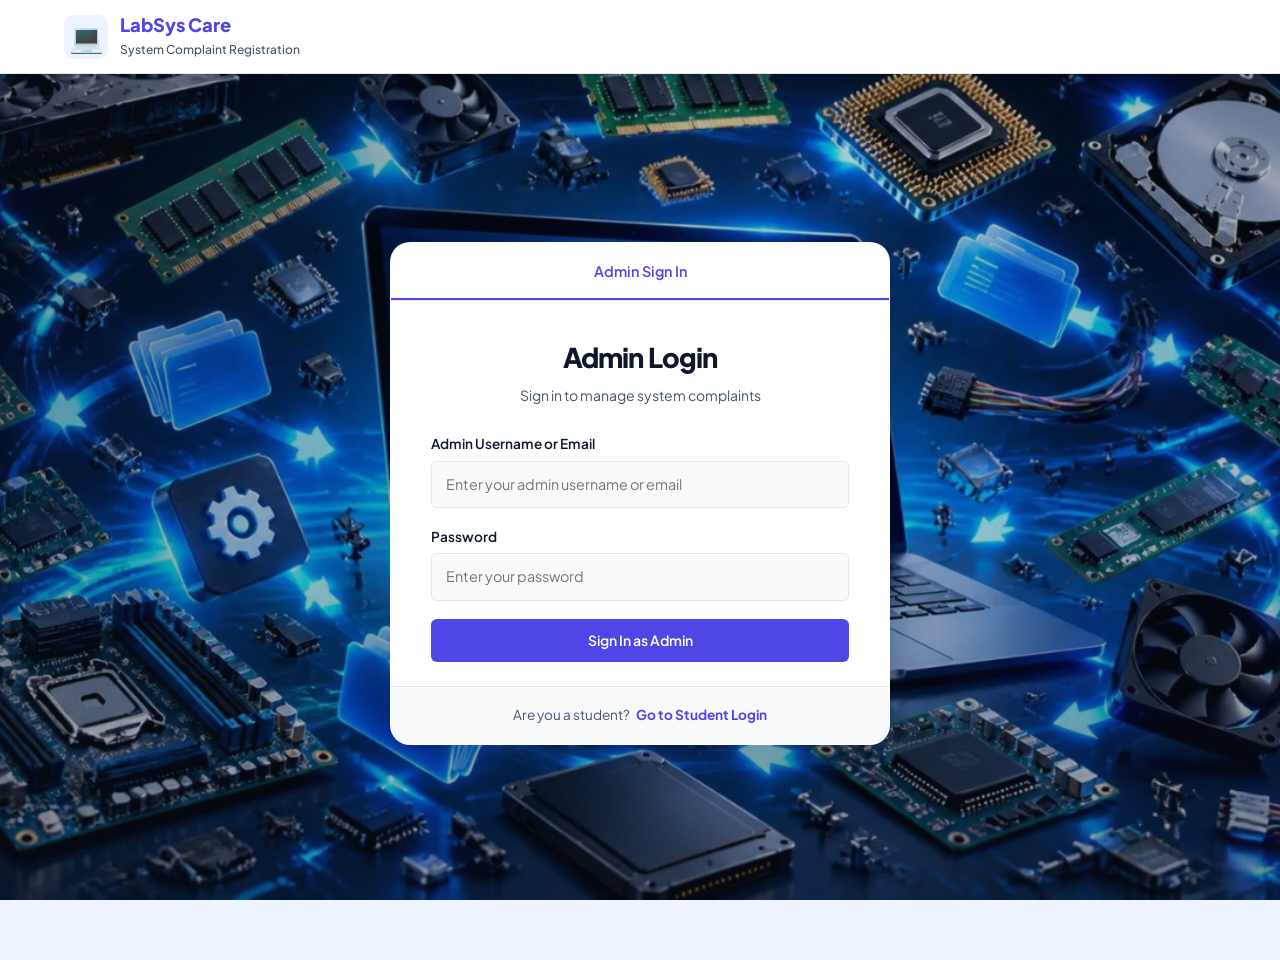
==== static/admin-login.html @ 95a61142 "update" ====
<!DOCTYPE html>
<html lang="en">
<head>
    <meta charset="UTF-8">
    <meta name="viewport" content="width=device-width, initial-scale=1.0">
    <title>Admin Login | LabSys Care</title>
    <meta name="description" content="Secure administrator sign-in for LabSys Care system complaint management.">
    <link rel="stylesheet" href="/static/css/styles.css?v=11">
    <link rel="preconnect" href="https://fonts.googleapis.com">
    <link rel="preconnect" href="https://fonts.gstatic.com" crossorigin>
    <link href="https://fonts.googleapis.com/css2?family=Plus+Jakarta+Sans:wght@400;500;600;700;800&display=swap" rel="stylesheet">
</head>
<body>
    <header class="app-header">
        <div class="header-container">
            <a class="brand" href="/admin-login" style="text-decoration: none;">
                <div class="logo-icon">💻</div>
                <div class="brand-text">
                    <h1>LabSys Care</h1>
                    <span>System Complaint Registration</span>
                </div>
            </a>
        </div>
    </header>

    <main class="main-content">
        <div id="toast-container" class="toast-container"></div>
        <section class="auth-wrapper">
            <div class="auth-card">
                <div class="auth-tabs">
                    <button type="button" class="tab-btn active">Admin Sign In</button>
                </div>
                <div class="auth-panel active">
                    <div class="panel-header">
                        <h2>Admin Login</h2>
                        <p>Sign in to manage system complaints</p>
                    </div>
                    <form id="admin-login-form">
                        <div class="form-group">
                            <label for="admin-login-id">Admin Username or Email</label>
                            <input type="text" id="admin-login-id" placeholder="Enter your admin username or email" autocomplete="username" required>
                        </div>
                        <div class="form-group">
                            <label for="admin-login-password">Password</label>
                            <input type="password" id="admin-login-password" placeholder="Enter your password" autocomplete="current-password" required>
                        </div>
                        <button type="submit" class="btn btn-primary btn-block">Sign In as Admin</button>
                    </form>
                </div>
                <div class="auth-links">
                    <span>Are you a student?</span>
                    <a href="/student-login">Go to Student Login</a>
                </div>
            </div>
        </section>
    </main>

    <script src="/static/js/admin-login.js?v=2"></script>
</body>
</html>
---- static/css/styles.css ----
:root {
    --primary: #4f46e5;
    --primary-hover: #4338ca;
    --primary-light: #eef2ff;
    --secondary: #64748b;
    --secondary-hover: #475569;
    --success: #10b981;
    --success-hover: #059669;
    --warning: #f59e0b;
    --danger: #ef4444;
    --danger-hover: #dc2626;
    
    --bg-main: #f8fafc;
    --bg-card: #ffffff;
    --border-color: #e2e8f0;
    
    --text-primary: #0f172a;
    --text-secondary: #475569;
    --text-muted: #94a3b8;
    
    --shadow-sm: 0 1px 2px 0 rgb(0 0 0 / 0.05);
    --shadow-md: 0 4px 6px -1px rgb(0 0 0 / 0.1), 0 2px 4px -2px rgb(0 0 0 / 0.1);
    --shadow-lg: 0 10px 15px -3px rgb(0 0 0 / 0.1), 0 4px 6px -4px rgb(0 0 0 / 0.1);
    
    --radius-sm: 6px;
    --radius-md: 10px;
    --radius-lg: 16px;
    --radius-full: 9999px;
}

* {
    margin: 0;
    padding: 0;
    box-sizing: border-box;
}

body {
    font-family: 'Plus Jakarta Sans', -apple-system, BlinkMacSystemFont, "Segoe UI", Roboto, sans-serif;
    background-color: #edf4ff;
    background-image: url("../images/system-background.webp");
    background-size: cover;
    background-position: center;
    background-repeat: no-repeat;
    background-attachment: fixed;
    color: var(--text-primary);
    line-height: 1.5;
    min-height: 100vh;
}

body::before {
    content: "";
    position: fixed;
    inset: 0;
    z-index: 1;
    pointer-events: none;
    background:
        linear-gradient(115deg, rgb(8 17 35 / 0.44), rgb(15 23 42 / 0.12) 55%, rgb(8 17 35 / 0.34)),
        linear-gradient(0deg, rgb(15 23 42 / 0.2), transparent 45%, rgb(15 23 42 / 0.12));
}

body.dashboard-mode {
    background-color: var(--bg-main);
    background-image: none;
}

body.dashboard-mode::before {
    display: none;
}

button,
a,
input,
select,
textarea {
    font: inherit;
}

button:focus-visible,
a:focus-visible,
input:focus-visible,
select:focus-visible,
textarea:focus-visible {
    outline: 3px solid rgba(79, 70, 229, 0.45);
    outline-offset: 2px;
}

/* ================= HEADER ================= */
.app-header {
    background-color: #ffffff;
    border-bottom: 1px solid var(--border-color);
    position: sticky;
    top: 0;
    z-index: 100;
    box-shadow: var(--shadow-sm);
}

.header-container {
    max-width: 1200px;
    margin: 0 auto;
    padding: 0.85rem 1.5rem;
    display: flex;
    justify-content: space-between;
    align-items: center;
}

.brand {
    display: flex;
    align-items: center;
    gap: 0.75rem;
}

.logo-icon {
    font-size: 1.75rem;
    background: var(--primary-light);
    border-radius: var(--radius-md);
    width: 44px;
    height: 44px;
    display: flex;
    align-items: center;
    justify-content: center;
}

.brand-text h1 {
    font-size: 1.15rem;
    font-weight: 800;
    color: var(--primary);
    line-height: 1.2;
}

.brand-text span {
    font-size: 0.75rem;
    color: var(--text-secondary);
    font-weight: 500;
}

.user-nav-actions {
    display: flex;
    align-items: center;
    gap: 1rem;
}

.user-info-badge {
    display: flex;
    align-items: center;
    gap: 0.5rem;
}

.user-name {
    font-weight: 600;
    font-size: 0.9rem;
}

/* ================= BUTTONS & BADGES ================= */
.btn {
    display: inline-flex;
    align-items: center;
    justify-content: center;
    gap: 0.4rem;
    font-weight: 600;
    font-size: 0.875rem;
    padding: 0.6rem 1.1rem;
    border-radius: var(--radius-sm);
    border: 1px solid transparent;
    cursor: pointer;
    transition: all 0.15s ease-in-out;
}

.btn-primary {
    background-color: var(--primary);
    color: #ffffff;
}
.btn-primary:hover {
    background-color: var(--primary-hover);
}

.btn-secondary {
    background-color: #f1f5f9;
    color: var(--text-secondary);
    border-color: var(--border-color);
}
.btn-secondary:hover {
    background-color: #e2e8f0;
}

.btn-success {
    background-color: var(--success);
    color: #ffffff;
}
.btn-success:hover {
    background-color: var(--success-hover);
}

.btn-outline-danger {
    background: transparent;
    border-color: #fecaca;
    color: var(--danger);
}
.btn-outline-danger:hover {
    background-color: #fee2e2;
}

.btn-outline-primary {
    background: transparent;
    border-color: #c7d2fe;
    color: var(--primary);
}
.btn-outline-primary:hover {
    background-color: var(--primary-light);
}

.btn-sm {
    padding: 0.35rem 0.75rem;
    font-size: 0.8rem;
}

.admin-complaint-actions {
    display: flex;
    flex-direction: column;
    align-items: stretch;
    gap: 0.4rem;
}

.btn-lg {
    padding: 0.75rem 1.5rem;
    font-size: 1rem;
}

.btn-block {
    width: 100%;
}

.badge {
    display: inline-block;
    padding: 0.2rem 0.6rem;
    border-radius: var(--radius-full);
    font-size: 0.75rem;
    font-weight: 700;
    text-transform: uppercase;
    letter-spacing: 0.03em;
}

.badge-student {
    background-color: #dbeafe;
    color: #1e40af;
}

.badge-admin {
    background-color: #fce7f3;
    color: #9d174d;
}

/* Status Badges */
.status-badge {
    display: inline-block;
    padding: 0.25rem 0.7rem;
    border-radius: var(--radius-full);
    font-size: 0.75rem;
    font-weight: 700;
}
.status-pending {
    background-color: #fef3c7;
    color: #b45309;
}
.status-in-progress {
    background-color: #dbeafe;
    color: #1d4ed8;
}
.status-resolved {
    background-color: #d1fae5;
    color: #047857;
}
.status-rejected {
    background-color: #fee2e2;
    color: #b91c1c;
}

/* Priority Badges */
.priority-badge {
    display: inline-block;
    padding: 0.2rem 0.55rem;
    border-radius: var(--radius-sm);
    font-size: 0.75rem;
    font-weight: 600;
}
.priority-low {
    background-color: #f1f5f9;
    color: #475569;
}
.priority-medium {
    background-color: #e0f2fe;
    color: #0369a1;
}
.priority-high {
    background-color: #ffedd5;
    color: #c2410c;
}
.priority-critical {
    background-color: #fee2e2;
    color: #b91c1c;
    font-weight: 800;
}

/* ================= MAIN LAYOUT ================= */
.main-content {
    position: relative;
    z-index: 2;
    max-width: 1200px;
    margin: 1.5rem auto;
    padding: 0 1.5rem 3rem;
}

/* ================= AUTH SECTION ================= */
.auth-wrapper {
    display: flex;
    justify-content: center;
    align-items: center;
    min-height: calc(100vh - 110px);
    padding: 2rem 0;
}

.auth-card {
    background: var(--bg-card);
    border-radius: 20px;
    box-shadow: 0 24px 64px rgb(15 23 42 / 0.2);
    border: 1px solid rgb(255 255 255 / 0.72);
    width: 100%;
    max-width: 500px;
    overflow: hidden;
}

.auth-tabs {
    display: flex;
    background-color: #f7f8fc;
    border-bottom: 1px solid var(--border-color);
}

.tab-btn {
    flex: 1;
    padding: 1.1rem 1rem;
    border: none;
    background: transparent;
    font-weight: 600;
    color: var(--text-secondary);
    cursor: pointer;
    font-size: 0.9rem;
    transition: color 0.2s, background-color 0.2s;
}

.tab-btn.active {
    background: #ffffff;
    color: var(--primary);
    box-shadow: inset 0 -2px var(--primary);
}

.auth-panel {
    display: none;
    padding: 2.25rem 2.5rem 1.5rem;
}

.auth-panel.active {
    display: block;
}

.auth-links {
    display: flex;
    justify-content: center;
    align-items: center;
    flex-wrap: wrap;
    gap: 0.25rem 0.4rem;
    min-height: 58px;
    padding: 0.85rem 1.5rem;
    border-top: 1px solid var(--border-color);
    background: #f8fafc;
    color: var(--text-secondary);
    font-size: 0.85rem;
    text-align: center;
}

.auth-links a {
    color: var(--primary);
    font-weight: 700;
    text-decoration: none;
    text-underline-offset: 3px;
}

.auth-links a:hover {
    text-decoration: underline;
}

.panel-header {
    margin-bottom: 1.75rem;
    text-align: center;
}

.panel-header h2 {
    font-size: 1.7rem;
    font-weight: 800;
    letter-spacing: -0.035em;
    margin-bottom: 0.45rem;
}

.panel-header p {
    color: var(--text-secondary);
    font-size: 0.875rem;
}

.admin-hint-box {
    margin-top: 1.75rem;
    padding: 0.85rem 1rem;
    background: #fffbeb;
    border: 1px solid #fde68a;
    border-radius: var(--radius-sm);
    font-size: 0.8rem;
    color: #92400e;
}

.admin-hint-box code {
    background: #fef3c7;
    padding: 0.15rem 0.35rem;
    border-radius: 3px;
    font-weight: 600;
}

/* ================= FORMS & INPUTS ================= */
.form-group {
    margin-bottom: 1.15rem;
}

.form-group label {
    display: block;
    margin-bottom: 0.4rem;
    font-size: 0.85rem;
    font-weight: 600;
    color: var(--text-primary);
}

.form-group input,
.form-group select,
.form-group textarea {
    width: 100%;
    padding: 0.75rem 0.9rem;
    font-family: inherit;
    font-size: 0.9rem;
    border: 1px solid var(--border-color);
    border-radius: var(--radius-sm);
    background-color: #f8fafc;
    color: var(--text-primary);
    transition: border-color 0.2s, box-shadow 0.2s, background-color 0.2s;
}

.form-group input:focus,
.form-group select:focus,
.form-group textarea:focus {
    outline: none;
    border-color: var(--primary);
    background-color: #ffffff;
    box-shadow: 0 0 0 3px rgba(79, 70, 229, 0.15);
}

.form-row {
    display: flex;
    gap: 1rem;
}

.form-row .col {
    flex: 1;
}

.form-actions {
    display: flex;
    gap: 0.75rem;
    margin-top: 1.5rem;
}

/* ================= DASHBOARD SECTIONS ================= */
.section-top-bar {
    display: flex;
    justify-content: space-between;
    align-items: center;
    margin-bottom: 1.5rem;
    flex-wrap: wrap;
    gap: 1rem;
}

.welcome-box h2 {
    font-size: 1.6rem;
    font-weight: 800;
    color: var(--text-primary);
}

.welcome-box p {
    color: var(--text-secondary);
    font-size: 0.9rem;
}

.section-nav-pills {
    display: flex;
    gap: 0.5rem;
    background: #e2e8f0;
    padding: 0.25rem;
    border-radius: var(--radius-md);
}

.pill-btn {
    padding: 0.5rem 1rem;
    border: none;
    border-radius: var(--radius-sm);
    background: transparent;
    font-weight: 600;
    font-size: 0.875rem;
    cursor: pointer;
    color: var(--text-secondary);
    transition: all 0.2s;
}

.pill-btn.active {
    background: #ffffff;
    color: var(--primary);
    box-shadow: var(--shadow-sm);
}

.view-panel {
    display: none;
}

.view-panel.active {
    display: block;
}

/* ================= CARDS ================= */
.card {
    background: var(--bg-card);
    border: 1px solid var(--border-color);
    border-radius: var(--radius-md);
    box-shadow: var(--shadow-sm);
    padding: 1.5rem;
    margin-bottom: 1.5rem;
}

.card-header {
    margin-bottom: 1.25rem;
}

.card-header h3 {
    font-size: 1.2rem;
    font-weight: 700;
}

.card-header p {
    color: var(--text-secondary);
    font-size: 0.85rem;
}

.flex-header {
    display: flex;
    justify-content: space-between;
    align-items: center;
}

/* ================= STATS GRID ================= */
.stats-grid {
    display: grid;
    grid-template-columns: repeat(auto-fit, minmax(220px, 1fr));
    gap: 1rem;
    margin-bottom: 1.5rem;
}

.stat-card {
    background: var(--bg-card);
    border: 1px solid var(--border-color);
    border-radius: var(--radius-md);
    padding: 1.25rem;
    display: flex;
    align-items: center;
    gap: 1rem;
    box-shadow: var(--shadow-sm);
}

.stat-icon {
    font-size: 2rem;
    background: var(--primary-light);
    border-radius: var(--radius-md);
    width: 52px;
    height: 52px;
    display: flex;
    align-items: center;
    justify-content: center;
}

.stat-value {
    display: block;
    font-size: 1.75rem;
    font-weight: 800;
    line-height: 1.1;
}

.stat-label {
    font-size: 0.8rem;
    font-weight: 600;
    color: var(--text-secondary);
}

/* Stat color variants */
.stat-pending .stat-icon { background: #fef3c7; }
.stat-progress .stat-icon { background: #dbeafe; }
.stat-resolved .stat-icon { background: #d1fae5; }

/* ================= FILTER TOOLBAR ================= */
.filter-toolbar {
    display: flex;
    gap: 1rem;
    flex-wrap: wrap;
    align-items: flex-end;
    padding: 1rem 1.5rem;
}

.filter-group {
    display: flex;
    flex-direction: column;
    gap: 0.35rem;
}

.filter-group label {
    font-size: 0.75rem;
    font-weight: 700;
    text-transform: uppercase;
    color: var(--text-secondary);
}

.filter-group input,
.filter-group select {
    padding: 0.55rem 0.8rem;
    border: 1px solid var(--border-color);
    border-radius: var(--radius-sm);
    font-size: 0.85rem;
}

.flex-1 {
    flex: 1;
    min-width: 250px;
}

/* ================= TABLES ================= */
.table-card {
    padding: 0;
    overflow: hidden;
}

.table-responsive {
    overflow-x: auto;
}

.data-table {
    width: 100%;
    border-collapse: collapse;
    font-size: 0.875rem;
    text-align: left;
}

.data-table thead th {
    background-color: #f8fafc;
    padding: 0.85rem 1rem;
    font-weight: 700;
    color: var(--text-secondary);
    border-bottom: 1px solid var(--border-color);
    white-space: nowrap;
}

.data-table tbody td {
    padding: 1rem;
    border-bottom: 1px solid var(--border-color);
    vertical-align: middle;
}

.data-table tbody tr:hover {
    background-color: #f8fafc;
}

/* Student Complaints Cards */
.complaints-grid {
    display: grid;
    grid-template-columns: repeat(auto-fill, minmax(340px, 1fr));
    gap: 1rem;
}

.complaint-card {
    background: #ffffff;
    border: 1px solid var(--border-color);
    border-radius: var(--radius-md);
    padding: 1.25rem;
    display: flex;
    flex-direction: column;
    gap: 0.75rem;
    box-shadow: var(--shadow-sm);
    transition: transform 0.15s, box-shadow 0.15s;
}

.complaint-card:hover {
    transform: translateY(-2px);
    box-shadow: var(--shadow-md);
}

.complaint-card-header {
    display: flex;
    justify-content: space-between;
    align-items: flex-start;
}

.complaint-system-badge {
    font-weight: 700;
    font-size: 1.05rem;
    color: var(--primary);
}

.complaint-lab-name {
    font-size: 0.8rem;
    color: var(--text-secondary);
}

.complaint-desc {
    font-size: 0.875rem;
    color: var(--text-primary);
    background: #f8fafc;
    padding: 0.75rem;
    border-radius: var(--radius-sm);
    border-left: 3px solid var(--primary);
}

.complaint-remarks {
    font-size: 0.825rem;
    background: #ecfdf5;
    border: 1px solid #a7f3d0;
    color: #065f46;
    padding: 0.6rem;
    border-radius: var(--radius-sm);
}

.complaint-meta {
    display: flex;
    justify-content: space-between;
    align-items: center;
    font-size: 0.75rem;
    color: var(--text-muted);
    border-top: 1px solid #f1f5f9;
    padding-top: 0.5rem;
}

/* ================= MODAL ================= */
.modal-backdrop {
    position: fixed;
    top: 0;
    left: 0;
    width: 100vw;
    height: 100vh;
    background: rgba(15, 23, 42, 0.6);
    backdrop-filter: blur(2px);
    display: flex;
    align-items: center;
    justify-content: center;
    z-index: 1000;
    padding: 1rem;
}

.modal-window {
    background: #ffffff;
    width: 100%;
    max-width: 520px;
    border-radius: var(--radius-lg);
    box-shadow: var(--shadow-lg);
    overflow: hidden;
}

.modal-header {
    display: flex;
    justify-content: space-between;
    align-items: center;
    padding: 1.25rem 1.5rem;
    border-bottom: 1px solid var(--border-color);
}

.modal-header h3 {
    font-size: 1.15rem;
    font-weight: 700;
}

.btn-close {
    background: none;
    border: none;
    font-size: 1.5rem;
    cursor: pointer;
    color: var(--text-secondary);
}

.modal-body {
    padding: 1.5rem;
}

.modal-info-summary {
    background: #f8fafc;
    border: 1px solid var(--border-color);
    padding: 0.85rem;
    border-radius: var(--radius-sm);
    font-size: 0.85rem;
    margin-bottom: 1.25rem;
}

.modal-footer {
    display: flex;
    justify-content: space-between;
    align-items: center;
    padding: 1rem 1.5rem;
    background: #f8fafc;
    border-top: 1px solid var(--border-color);
}

.right-actions {
    display: flex;
    gap: 0.5rem;
}

/* ================= TOASTS ================= */
.toast-container {
    position: fixed;
    top: 1.5rem;
    right: 1.5rem;
    z-index: 2000;
    display: flex;
    flex-direction: column;
    gap: 0.5rem;
}

.toast {
    background: #ffffff;
    border-left: 4px solid var(--primary);
    padding: 0.85rem 1.25rem;
    border-radius: var(--radius-sm);
    box-shadow: var(--shadow-lg);
    font-size: 0.875rem;
    font-weight: 600;
    min-width: 280px;
    animation: slideIn 0.3s ease-out;
}

.toast-success {
    border-left-color: var(--success);
    color: #065f46;
}

.toast-error {
    border-left-color: var(--danger);
    color: #991b1b;
}

.toast-info {
    border-left-color: var(--primary);
    color: #312e81;
}

@keyframes slideIn {
    from {
        transform: translateX(100%);
        opacity: 0;
    }
    to {
        transform: translateX(0);
        opacity: 1;
    }
}

/* Empty State */
.empty-state {
    text-align: center;
    padding: 3rem 1rem;
    color: var(--text-muted);
}
.empty-state-icon {
    font-size: 2.5rem;
    margin-bottom: 0.5rem;
}

/* Responsive */
@media (max-width: 768px) {
    .auth-wrapper {
        min-height: calc(100vh - 90px);
        padding: 1.25rem 0;
    }
    .auth-panel {
        padding: 1.75rem 1.5rem 1.25rem;
    }
    .form-row {
        flex-direction: column;
        gap: 0;
    }
    .filter-toolbar {
        flex-direction: column;
        align-items: stretch;
    }
    .section-top-bar {
        flex-direction: column;
        align-items: flex-start;
    }
    body {
        background-attachment: scroll;
    }
}

@media (max-width: 480px) {
    .header-container {
        padding: 0.75rem 1rem;
    }
    .main-content {
        margin-top: 1rem;
        padding-right: 1rem;
        padding-left: 1rem;
    }
    .auth-card {
        border-radius: 16px;
    }
    .auth-tabs .tab-btn {
        padding: 0.9rem 0.5rem;
        font-size: 0.82rem;
    }
    .panel-header h2 {
        font-size: 1.5rem;
    }
}

@media (prefers-reduced-motion: reduce) {
    *,
    *::before,
    *::after {
        scroll-behavior: auto !important;
        animation-duration: 0.01ms !important;
        animation-iteration-count: 1 !important;
        transition-duration: 0.01ms !important;
    }
}
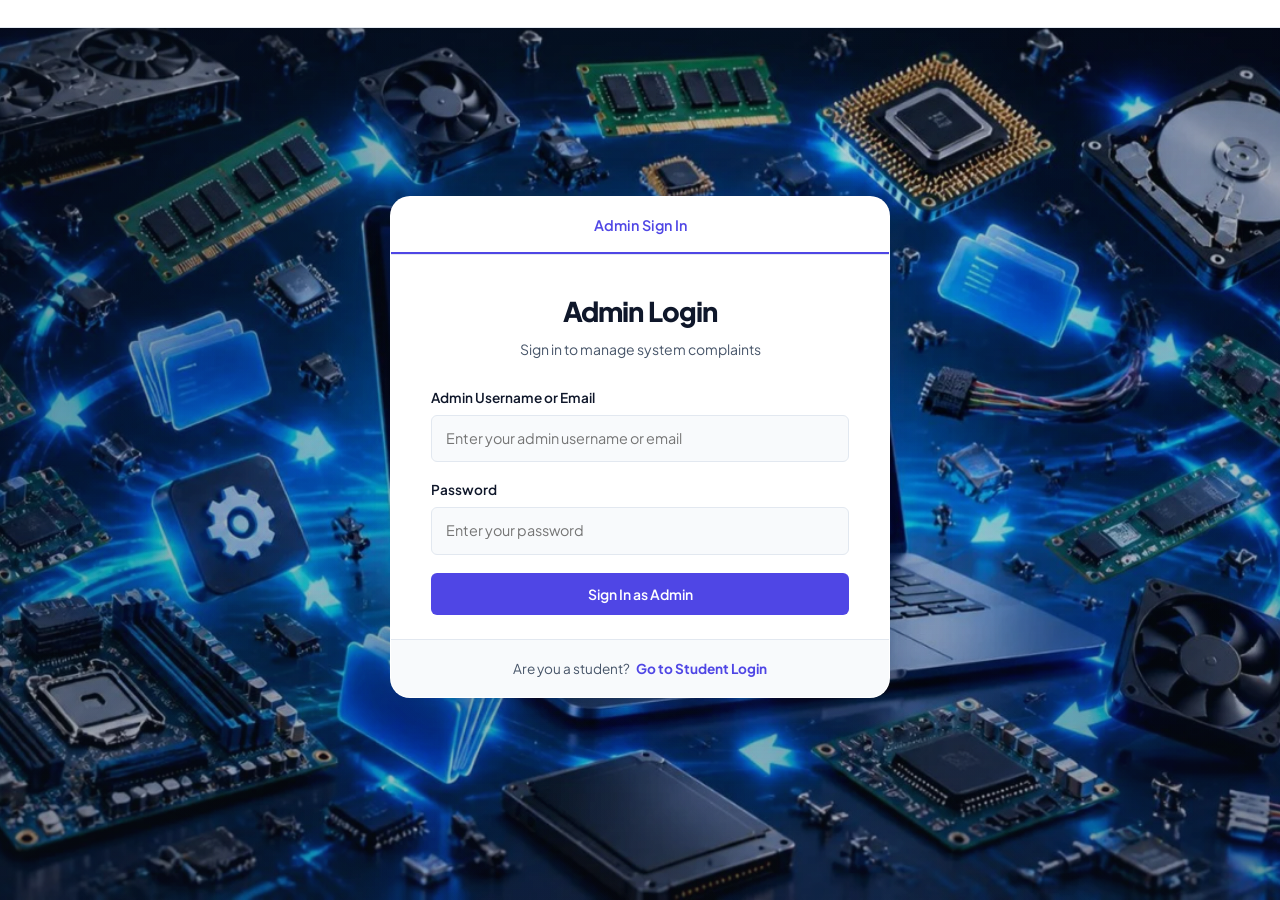
==== commit fc40a2b3: "update" ====
--- a/static/admin-login.html
+++ b/static/admin-login.html
@@ -3,8 +3,8 @@
 <head>
     <meta charset="UTF-8">
     <meta name="viewport" content="width=device-width, initial-scale=1.0">
-    <title>Admin Login | LabSys Care</title>
-    <meta name="description" content="Secure administrator sign-in for LabSys Care system complaint management.">
+    <title>Admin Login</title>
+    <meta name="description" content="Secure administrator sign-in for the complaint management system.">
     <link rel="stylesheet" href="/static/css/styles.css?v=11">
     <link rel="preconnect" href="https://fonts.googleapis.com">
     <link rel="preconnect" href="https://fonts.gstatic.com" crossorigin>
@@ -13,13 +13,6 @@
 <body>
     <header class="app-header">
         <div class="header-container">
-            <a class="brand" href="/admin-login" style="text-decoration: none;">
-                <div class="logo-icon">💻</div>
-                <div class="brand-text">
-                    <h1>LabSys Care</h1>
-                    <span>System Complaint Registration</span>
-                </div>
-            </a>
         </div>
     </header>
 
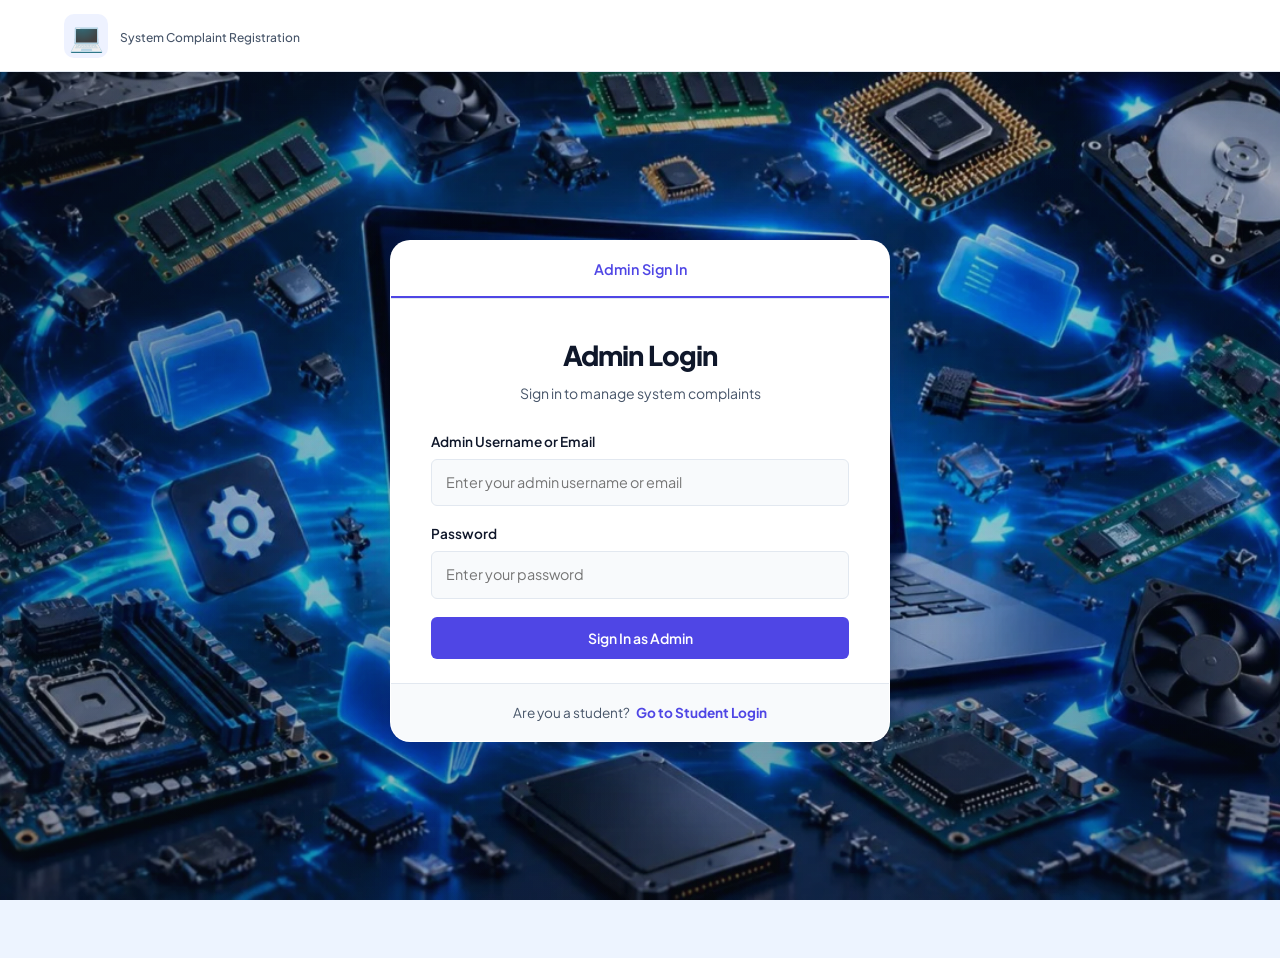
==== commit 5f0afee1: "update" ====
--- a/static/admin-login.html
+++ b/static/admin-login.html
@@ -13,6 +13,12 @@
 <body>
     <header class="app-header">
         <div class="header-container">
+            <a class="brand" href="/admin-login" style="text-decoration: none;">
+                <div class="logo-icon">💻</div>
+                <div class="brand-text">
+                    <span>System Complaint Registration</span>
+                </div>
+            </a>
         </div>
     </header>
 
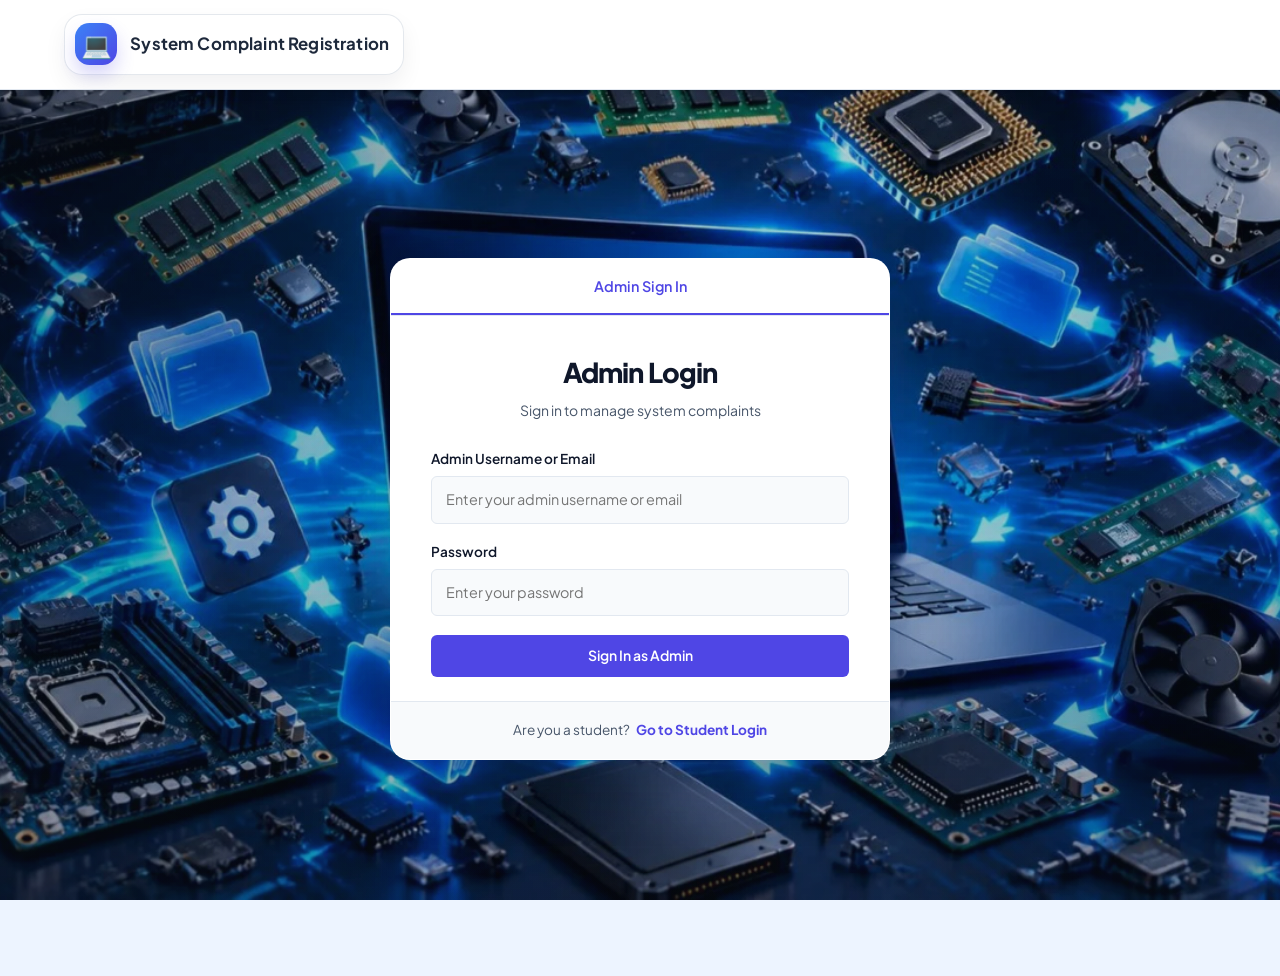
==== commit c0dc9a8f: "update" ====
--- a/static/admin-login.html
+++ b/static/admin-login.html
@@ -10,7 +10,7 @@
     <link rel="preconnect" href="https://fonts.gstatic.com" crossorigin>
     <link href="https://fonts.googleapis.com/css2?family=Plus+Jakarta+Sans:wght@400;500;600;700;800&display=swap" rel="stylesheet">
 </head>
-<body>
+<body class="backend-page">
     <header class="app-header">
         <div class="header-container">
             <a class="brand" href="/admin-login" style="text-decoration: none;">
--- a/static/css/styles.css
+++ b/static/css/styles.css
@@ -47,6 +47,11 @@
     min-height: 100vh;
 }
 
+body.backend-page {
+    background-image: url("../images/system-image.webp");
+    background-position: center center;
+}
+
 body::before {
     content: "";
     position: fixed;
@@ -104,20 +109,35 @@
 }
 
 .brand {
-    display: flex;
-    align-items: center;
-    gap: 0.75rem;
+    display: inline-flex;
+    align-items: center;
+    gap: 0.8rem;
+    background: rgba(255, 255, 255, 0.72);
+    border: 1px solid rgba(148, 163, 184, 0.25);
+    border-radius: 18px;
+    padding: 0.55rem 0.9rem 0.55rem 0.65rem;
+    box-shadow: 0 10px 22px rgba(15, 23, 42, 0.06);
+    backdrop-filter: blur(4px);
 }
 
 .logo-icon {
-    font-size: 1.75rem;
-    background: var(--primary-light);
-    border-radius: var(--radius-md);
-    width: 44px;
-    height: 44px;
+    font-size: 1.55rem;
+    background: linear-gradient(135deg, #3b82f6, #4f46e5);
+    color: #ffffff;
+    border-radius: 0.9rem;
+    width: 42px;
+    height: 42px;
     display: flex;
     align-items: center;
     justify-content: center;
+    box-shadow: 0 10px 18px rgba(79, 70, 229, 0.22);
+    flex-shrink: 0;
+}
+
+.brand-text {
+    display: flex;
+    align-items: center;
+    min-height: 42px;
 }
 
 .brand-text h1 {
@@ -128,9 +148,11 @@
 }
 
 .brand-text span {
-    font-size: 0.75rem;
-    color: var(--text-secondary);
-    font-weight: 500;
+    font-size: 1.05rem;
+    color: #1e293b;
+    font-weight: 700;
+    letter-spacing: 0.01em;
+    line-height: 1.2;
 }
 
 .user-nav-actions {
@@ -493,6 +515,23 @@
     font-size: 0.9rem;
 }
 
+.admin-panel-hero {
+    width: 100%;
+    margin: 0 0 1.5rem;
+    border-radius: 22px;
+    overflow: hidden;
+    border: 1px solid rgba(148, 163, 184, 0.28);
+    box-shadow: 0 20px 50px rgba(15, 23, 42, 0.18);
+    background: #020817;
+}
+
+.admin-panel-hero img {
+    display: block;
+    width: 100%;
+    height: 260px;
+    object-fit: cover;
+}
+
 .section-nav-pills {
     display: flex;
     gap: 0.5rem;
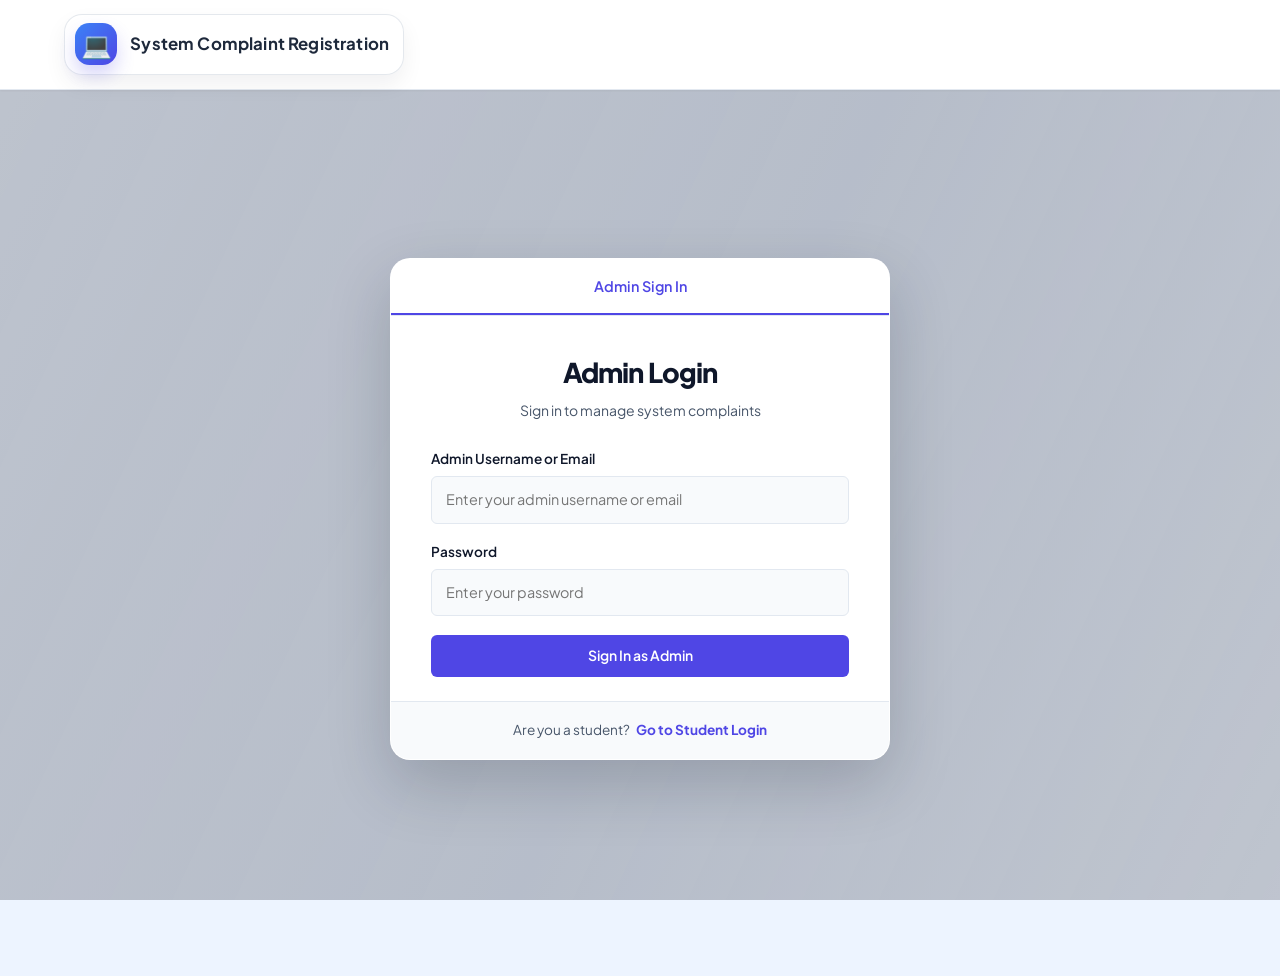
==== commit 39e3bcd1: "update" ====
--- a/static/admin-login.html
+++ b/static/admin-login.html
@@ -5,12 +5,17 @@
     <meta name="viewport" content="width=device-width, initial-scale=1.0">
     <title>Admin Login</title>
     <meta name="description" content="Secure administrator sign-in for the complaint management system.">
-    <link rel="stylesheet" href="/static/css/styles.css?v=11">
+    <link rel="stylesheet" href="/static/css/styles.css?v=12">
     <link rel="preconnect" href="https://fonts.googleapis.com">
     <link rel="preconnect" href="https://fonts.gstatic.com" crossorigin>
     <link href="https://fonts.googleapis.com/css2?family=Plus+Jakarta+Sans:wght@400;500;600;700;800&display=swap" rel="stylesheet">
 </head>
 <body class="backend-page">
+    <div class="admin-login-background" aria-hidden="true">
+        <video autoplay muted loop playsinline>
+            <source src="/static/videos/admin-login-background.mp4" type="video/mp4">
+        </video>
+    </div>
     <header class="app-header">
         <div class="header-container">
             <a class="brand" href="/admin-login" style="text-decoration: none;">
--- a/static/css/styles.css
+++ b/static/css/styles.css
@@ -37,7 +37,7 @@
 body {
     font-family: 'Plus Jakarta Sans', -apple-system, BlinkMacSystemFont, "Segoe UI", Roboto, sans-serif;
     background-color: #edf4ff;
-    background-image: url("../images/system-background.webp");
+    background-image: url("../assets/system-complaint-portal-background.png");
     background-size: cover;
     background-position: center;
     background-repeat: no-repeat;
@@ -48,8 +48,29 @@
 }
 
 body.backend-page {
-    background-image: url("../images/system-image.webp");
-    background-position: center center;
+    background-image: none;
+}
+
+.admin-login-background {
+    position: fixed;
+    inset: 0;
+    z-index: 0;
+    overflow: hidden;
+    pointer-events: none;
+}
+
+.admin-login-background::after {
+    content: "";
+    position: absolute;
+    inset: 0;
+    background: rgb(15 23 42 / 0.28);
+}
+
+.admin-login-background video {
+    display: block;
+    width: 100%;
+    height: 100%;
+    object-fit: cover;
 }
 
 body::before {
@@ -58,18 +79,21 @@
     inset: 0;
     z-index: 1;
     pointer-events: none;
-    background:
-        linear-gradient(115deg, rgb(8 17 35 / 0.44), rgb(15 23 42 / 0.12) 55%, rgb(8 17 35 / 0.34)),
-        linear-gradient(0deg, rgb(15 23 42 / 0.2), transparent 45%, rgb(15 23 42 / 0.12));
+    background: linear-gradient(115deg, rgb(255 255 255 / 0.18), rgb(239 246 255 / 0.12) 55%, rgb(255 255 255 / 0.2));
 }
 
 body.dashboard-mode {
-    background-color: var(--bg-main);
-    background-image: none;
-}
-
-body.dashboard-mode::before {
-    display: none;
+    background-color: #edf4ff;
+}
+
+#student-section {
+    background: transparent;
+    border-radius: var(--radius-lg);
+}
+
+#student-section .form-card {
+    background: rgb(255 255 255 / 0.94);
+    backdrop-filter: blur(3px);
 }
 
 button,
@@ -504,6 +528,13 @@
     gap: 1rem;
 }
 
+.admin-toolbar-actions {
+    display: flex;
+    align-items: center;
+    flex-wrap: wrap;
+    gap: 0.65rem;
+}
+
 .welcome-box h2 {
     font-size: 1.6rem;
     font-weight: 800;
@@ -513,23 +544,6 @@
 .welcome-box p {
     color: var(--text-secondary);
     font-size: 0.9rem;
-}
-
-.admin-panel-hero {
-    width: 100%;
-    margin: 0 0 1.5rem;
-    border-radius: 22px;
-    overflow: hidden;
-    border: 1px solid rgba(148, 163, 184, 0.28);
-    box-shadow: 0 20px 50px rgba(15, 23, 42, 0.18);
-    background: #020817;
-}
-
-.admin-panel-hero img {
-    display: block;
-    width: 100%;
-    height: 260px;
-    object-fit: cover;
 }
 
 .section-nav-pills {
@@ -682,10 +696,12 @@
 /* ================= TABLES ================= */
 .table-card {
     padding: 0;
+    width: 100%;
     overflow: hidden;
 }
 
 .table-responsive {
+    width: 100%;
     overflow-x: auto;
 }
 
@@ -698,21 +714,74 @@
 
 .data-table thead th {
     background-color: #f8fafc;
-    padding: 0.85rem 1rem;
+    padding: 0.55rem 0.35rem;
     font-weight: 700;
     color: var(--text-secondary);
     border-bottom: 1px solid var(--border-color);
-    white-space: nowrap;
+    vertical-align: bottom;
 }
 
 .data-table tbody td {
-    padding: 1rem;
+    padding: 0.6rem 0.35rem;
     border-bottom: 1px solid var(--border-color);
-    vertical-align: middle;
+    vertical-align: top;
 }
 
 .data-table tbody tr:hover {
     background-color: #f8fafc;
+}
+
+.admin-complaints-table {
+    table-layout: fixed;
+    min-width: 1380px;
+    font-size: 0.78rem;
+}
+
+.admin-complaints-table th,
+.admin-complaints-table td {
+    overflow-wrap: break-word;
+    word-break: normal;
+}
+
+.admin-complaints-table .badge,
+.admin-complaints-table .priority-badge,
+.admin-complaints-table .status-badge {
+    max-width: 100%;
+    white-space: normal;
+    overflow-wrap: break-word;
+}
+
+.admin-complaints-table .priority-cell,
+.admin-complaints-table .priority-badge {
+    white-space: nowrap;
+    overflow-wrap: normal;
+}
+
+.admin-complaints-table p {
+    margin-bottom: 0;
+    overflow-wrap: break-word;
+}
+
+.admin-complaints-table thead th {
+    padding: 0.65rem 0.6rem;
+    font-size: 0.72rem;
+    line-height: 1.3;
+}
+
+.admin-complaints-table tbody td {
+    padding: 0.75rem 0.6rem;
+}
+
+.admin-complaint-actions {
+    align-items: stretch;
+    gap: 0.3rem;
+}
+
+.admin-complaint-actions .btn {
+    padding: 0.4rem 0.5rem;
+    font-size: 0.68rem;
+    line-height: 1.25;
+    white-space: normal;
 }
 
 /* Student Complaints Cards */
@@ -785,12 +854,17 @@
 }
 
 /* ================= MODAL ================= */
+body.modal-open {
+    overflow: hidden;
+}
+
 .modal-backdrop {
     position: fixed;
     top: 0;
     left: 0;
     width: 100vw;
     height: 100vh;
+    height: 100dvh;
     background: rgba(15, 23, 42, 0.6);
     backdrop-filter: blur(2px);
     display: flex;
@@ -798,15 +872,30 @@
     justify-content: center;
     z-index: 1000;
     padding: 1rem;
+    overflow-x: hidden;
+    overflow-y: auto;
+    overscroll-behavior: contain;
 }
 
 .modal-window {
     background: #ffffff;
     width: 100%;
     max-width: 520px;
+    max-height: calc(100vh - 2rem);
     border-radius: var(--radius-lg);
     box-shadow: var(--shadow-lg);
     overflow: hidden;
+    display: flex;
+    flex-direction: column;
+    min-height: 0;
+    margin: auto;
+    border: 1px solid rgba(226, 232, 240, 0.9);
+    border-radius: 18px;
+    box-shadow: 0 24px 64px rgba(15, 23, 42, 0.2), 0 4px 12px rgba(15, 23, 42, 0.08);
+}
+
+.email-modal-window {
+    max-width: 620px;
 }
 
 .modal-header {
@@ -815,6 +904,7 @@
     align-items: center;
     padding: 1.25rem 1.5rem;
     border-bottom: 1px solid var(--border-color);
+    flex-shrink: 0;
 }
 
 .modal-header h3 {
@@ -822,16 +912,33 @@
     font-weight: 700;
 }
 
+.email-modal-description {
+    color: var(--text-secondary);
+    font-size: 0.82rem;
+    margin-top: 0.2rem;
+}
+
 .btn-close {
+    display: inline-flex;
+    align-items: center;
+    justify-content: center;
+    width: 38px;
+    height: 38px;
+    flex: 0 0 38px;
     background: none;
-    border: none;
+    border: 1px solid transparent;
+    border-radius: 10px;
     font-size: 1.5rem;
+    line-height: 1;
     cursor: pointer;
     color: var(--text-secondary);
+    transition: background-color 0.15s ease, border-color 0.15s ease, color 0.15s ease;
 }
 
 .modal-body {
     padding: 1.5rem;
+    overflow-y: auto;
+    overscroll-behavior: contain;
 }
 
 .modal-info-summary {
@@ -850,11 +957,357 @@
     padding: 1rem 1.5rem;
     background: #f8fafc;
     border-top: 1px solid var(--border-color);
+    flex-shrink: 0;
+}
+
+.email-modal-footer {
+    justify-content: flex-end;
+    gap: 0.5rem;
+}
+
+.email-send-status {
+    min-height: 1.25rem;
+    font-size: 0.875rem;
+    font-weight: 600;
+}
+
+.email-send-status.is-loading {
+    color: var(--secondary);
+}
+
+.email-send-status.is-error {
+    color: var(--danger-hover);
+}
+
+#email-submit:disabled {
+    cursor: wait;
+    opacity: 0.7;
 }
 
 .right-actions {
     display: flex;
     gap: 0.5rem;
+}
+
+.complaint-details-modal {
+    max-width: 1020px;
+    max-height: min(900px, calc(100vh - 2rem));
+    max-height: min(900px, calc(100dvh - 2rem));
+}
+
+.detail-modal-header,
+.status-modal-header {
+    min-height: 94px;
+    padding: 1.25rem 1.75rem;
+    background: #ffffff;
+}
+
+.modal-heading-group {
+    display: flex;
+    align-items: center;
+    gap: 1rem;
+    min-width: 0;
+}
+
+.modal-heading-icon {
+    display: inline-flex;
+    align-items: center;
+    justify-content: center;
+    width: 46px;
+    height: 46px;
+    flex: 0 0 46px;
+    color: var(--primary);
+    background: var(--primary-light);
+    border: 1px solid #e0e7ff;
+    border-radius: 13px;
+}
+
+.modal-heading-icon svg {
+    width: 24px;
+    height: 24px;
+}
+
+.modal-heading-copy {
+    min-width: 0;
+}
+
+.modal-eyebrow {
+    display: block;
+    margin-bottom: 0.15rem;
+    color: var(--text-muted);
+    font-size: 0.68rem;
+    font-weight: 800;
+    letter-spacing: 0.09em;
+    line-height: 1.3;
+    text-transform: uppercase;
+}
+
+.modal-title-line {
+    display: flex;
+    align-items: center;
+    flex-wrap: wrap;
+    gap: 0.65rem;
+}
+
+.modal-title-line h3,
+.status-modal-header h3 {
+    color: var(--text-primary);
+    font-size: 1.25rem;
+    font-weight: 800;
+    line-height: 1.35;
+    overflow-wrap: anywhere;
+}
+
+.modal-title-line .status-badge {
+    max-width: 100%;
+    white-space: nowrap;
+}
+
+.modal-subtitle {
+    margin-top: 0.2rem;
+    color: var(--text-secondary);
+    font-size: 0.82rem;
+}
+
+.btn-close:hover {
+    color: var(--text-primary);
+    background: #f1f5f9;
+    border-color: var(--border-color);
+}
+
+.complaint-details-modal .modal-body {
+    flex: 1 1 auto;
+    min-height: 0;
+    padding: 1.5rem 1.75rem;
+    background: #f8fafc;
+}
+
+.complaint-detail-sections {
+    display: grid;
+    gap: 1rem;
+}
+
+.complaint-detail-section {
+    min-width: 0;
+    padding: 1.1rem 1.2rem 1.2rem;
+    background: #ffffff;
+    border: 1px solid var(--border-color);
+    border-radius: 13px;
+}
+
+.complaint-detail-section h4 {
+    margin-bottom: 0.9rem;
+    color: var(--text-primary);
+    font-size: 0.9rem;
+    font-weight: 800;
+}
+
+.complaint-detail-list {
+    display: grid;
+    grid-template-columns: repeat(2, minmax(0, 1fr));
+    gap: 1rem 1.35rem;
+    min-width: 0;
+}
+
+.complaint-detail-item {
+    min-width: 0;
+}
+
+.complaint-detail-item-wide {
+    grid-column: 1 / -1;
+}
+
+.complaint-detail-list dt {
+    margin-bottom: 0.3rem;
+    color: var(--text-muted);
+    font-size: 0.67rem;
+    font-weight: 800;
+    letter-spacing: 0.055em;
+    line-height: 1.35;
+    text-transform: uppercase;
+}
+
+.complaint-detail-list dd {
+    min-width: 0;
+    color: var(--text-primary);
+    font-size: 0.86rem;
+    font-weight: 600;
+    line-height: 1.55;
+    overflow-wrap: anywhere;
+    white-space: pre-wrap;
+}
+
+.complaint-detail-list dd .priority-badge,
+.complaint-detail-list dd .status-badge {
+    vertical-align: middle;
+    white-space: nowrap;
+}
+
+.detail-modal-footer {
+    padding: 1rem 1.75rem;
+    background: #ffffff;
+}
+
+.status-modal-window {
+    max-width: 760px;
+    max-height: min(900px, calc(100vh - 2rem));
+    max-height: min(900px, calc(100dvh - 2rem));
+}
+
+#modal-status-form {
+    display: flex;
+    flex: 1 1 auto;
+    flex-direction: column;
+    min-height: 0;
+    overflow: hidden;
+}
+
+.status-modal-body {
+    flex: 1 1 auto;
+    min-height: 0;
+    padding: 1.35rem 1.6rem;
+    background: #ffffff;
+}
+
+.status-summary-card {
+    margin-bottom: 1.5rem;
+    padding: 1rem 1.1rem;
+    background: #f8fafc;
+    border: 1px solid var(--border-color);
+    border-radius: 13px;
+}
+
+.status-summary-heading {
+    display: flex;
+    align-items: flex-start;
+    gap: 0.65rem;
+    margin-bottom: 1rem;
+}
+
+.summary-card-icon {
+    display: inline-flex;
+    align-items: center;
+    justify-content: center;
+    width: 23px;
+    height: 23px;
+    flex: 0 0 23px;
+    color: var(--primary);
+    background: #e0e7ff;
+    border-radius: 50%;
+    font-size: 0.8rem;
+    font-weight: 800;
+}
+
+.status-summary-heading h4,
+.form-section-heading h4 {
+    color: var(--text-primary);
+    font-size: 0.9rem;
+    font-weight: 800;
+}
+
+.status-summary-heading p,
+.form-section-heading p {
+    margin-top: 0.1rem;
+    color: var(--text-secondary);
+    font-size: 0.76rem;
+}
+
+.status-summary-card #modal-summary {
+    display: grid;
+    grid-template-columns: repeat(2, minmax(0, 1fr));
+    gap: 0.85rem 1.2rem;
+    margin: 0;
+    padding: 0;
+    background: transparent;
+    border: 0;
+    font-size: inherit;
+}
+
+.modal-summary-item {
+    display: flex;
+    flex-direction: column;
+    gap: 0.2rem;
+    min-width: 0;
+}
+
+.modal-summary-item-wide {
+    grid-column: 1 / -1;
+}
+
+.modal-summary-item > span {
+    color: var(--text-muted);
+    font-size: 0.65rem;
+    font-weight: 800;
+    letter-spacing: 0.06em;
+    text-transform: uppercase;
+}
+
+.modal-summary-item strong,
+.modal-summary-item p {
+    min-width: 0;
+    color: var(--text-primary);
+    font-size: 0.82rem;
+    font-weight: 600;
+    line-height: 1.5;
+    overflow-wrap: anywhere;
+    white-space: pre-wrap;
+}
+
+.status-edit-section {
+    min-width: 0;
+}
+
+.form-section-heading {
+    margin-bottom: 1rem;
+    padding-bottom: 0.75rem;
+    border-bottom: 1px solid #eef2f7;
+}
+
+.status-modal-window .form-group {
+    margin-bottom: 1rem;
+}
+
+.status-modal-window .form-group:last-child {
+    margin-bottom: 0;
+}
+
+.status-modal-window .form-group label {
+    margin-bottom: 0.45rem;
+    color: var(--text-primary);
+    font-size: 0.78rem;
+    font-weight: 700;
+}
+
+.status-modal-window .form-group input,
+.status-modal-window .form-group select,
+.status-modal-window .form-group textarea {
+    padding: 0.75rem 0.9rem;
+    background: #ffffff;
+    border-color: #cbd5e1;
+    border-radius: 9px;
+    font-size: 0.86rem;
+}
+
+.status-modal-window .form-group select {
+    min-height: 46px;
+}
+
+.status-modal-window .form-group textarea {
+    min-height: 88px;
+    resize: vertical;
+}
+
+.status-modal-footer {
+    gap: 1rem;
+    padding: 1rem 1.6rem;
+    background: #ffffff;
+}
+
+.modal-action-btn {
+    min-height: 42px;
+    padding: 0.6rem 1rem;
+    border-radius: 9px;
+    font-size: 0.82rem;
 }
 
 /* ================= TOASTS ================= */
@@ -918,6 +1371,101 @@
 }
 
 /* Responsive */
+@media (max-width: 900px) {
+    .table-responsive {
+        overflow: visible;
+    }
+
+    .admin-complaints-table,
+    .admin-complaints-table tbody {
+        display: block;
+    }
+
+    .admin-complaints-table {
+        min-width: 0;
+    }
+
+    .admin-complaints-table thead {
+        display: none;
+    }
+
+    .admin-complaints-table tbody {
+        display: grid;
+        gap: 0.85rem;
+        padding: 0.85rem;
+    }
+
+    .admin-complaints-table tbody tr.complaint-row {
+        display: grid;
+        grid-template-columns: repeat(2, minmax(0, 1fr));
+        min-width: 0;
+        overflow: hidden;
+        border: 1px solid var(--border-color);
+        border-radius: var(--radius-md);
+        background: #ffffff;
+        box-shadow: var(--shadow-sm);
+    }
+
+    .admin-complaints-table tbody tr.complaint-row:hover {
+        background: #ffffff;
+    }
+
+    .admin-complaints-table tbody tr.complaint-row td {
+        display: block;
+        min-width: 0;
+        padding: 0.65rem 0.75rem;
+        border-bottom: 1px solid #eef2f7;
+        font-size: 0.8rem;
+    }
+
+    .admin-complaints-table tbody tr.complaint-row td::before {
+        display: block;
+        margin-bottom: 0.2rem;
+        color: var(--text-secondary);
+        content: attr(data-label);
+        font-size: 0.66rem;
+        font-weight: 800;
+        letter-spacing: 0.035em;
+        line-height: 1.3;
+        text-transform: uppercase;
+    }
+
+    .admin-complaints-table tbody tr.complaint-row td:nth-child(8),
+    .admin-complaints-table tbody tr.complaint-row td:nth-child(10),
+    .admin-complaints-table tbody tr.complaint-row td:nth-child(11) {
+        grid-column: 1 / -1;
+    }
+
+    .admin-complaints-table tbody tr.complaint-row td:last-child {
+        border-bottom: 0;
+    }
+
+    .admin-complaint-actions {
+        flex-direction: row;
+        flex-wrap: wrap;
+    }
+
+    .admin-complaint-actions .btn {
+        flex: 1 1 auto;
+        min-width: 5.5rem;
+        padding: 0.45rem 0.6rem;
+        font-size: 0.75rem;
+    }
+
+    .admin-complaints-table tbody tr:not(.complaint-row) {
+        display: block;
+    }
+
+    .admin-complaints-table tbody tr:not(.complaint-row) td {
+        display: block;
+        width: 100%;
+    }
+
+    .complaint-detail-list {
+        grid-template-columns: repeat(2, minmax(0, 1fr));
+    }
+}
+
 @media (max-width: 768px) {
     .auth-wrapper {
         min-height: calc(100vh - 90px);
@@ -941,6 +1489,49 @@
     body {
         background-attachment: scroll;
     }
+
+    .complaint-details-modal,
+    .status-modal-window {
+        max-height: calc(100vh - 1.25rem);
+        max-height: calc(100dvh - 1.25rem);
+    }
+
+    .detail-modal-header,
+    .status-modal-header {
+        min-height: 80px;
+        padding: 1rem 1.1rem;
+    }
+
+    .complaint-details-modal .modal-body,
+    .status-modal-body {
+        padding: 1rem 1.1rem;
+    }
+
+    .detail-modal-footer,
+    .status-modal-footer {
+        padding: 0.85rem 1.1rem;
+    }
+}
+
+@media (max-width: 600px) {
+    .header-container {
+        flex-wrap: wrap;
+        gap: 0.75rem;
+    }
+    .user-nav-actions {
+        width: 100%;
+        justify-content: flex-end;
+        flex-wrap: wrap;
+        gap: 0.5rem;
+    }
+
+    .complaint-detail-list {
+        grid-template-columns: 1fr;
+    }
+
+    .complaint-detail-item-wide {
+        grid-column: auto;
+    }
 }
 
 @media (max-width: 480px) {
@@ -961,6 +1552,70 @@
     }
     .panel-header h2 {
         font-size: 1.5rem;
+    }
+
+    .modal-backdrop {
+        align-items: flex-end;
+        padding: 0.55rem;
+    }
+
+    .complaint-details-modal,
+    .status-modal-window {
+        max-height: calc(100vh - 1.1rem);
+        max-height: calc(100dvh - 1.1rem);
+        border-radius: 16px;
+    }
+
+    .modal-heading-group {
+        gap: 0.7rem;
+    }
+
+    .modal-heading-icon {
+        width: 40px;
+        height: 40px;
+        flex-basis: 40px;
+    }
+
+    .modal-title-line h3,
+    .status-modal-header h3 {
+        font-size: 1.05rem;
+    }
+
+    .complaint-detail-section {
+        padding: 0.9rem;
+    }
+
+    .complaint-detail-list,
+    .status-summary-card #modal-summary {
+        grid-template-columns: 1fr;
+    }
+
+    .complaint-detail-item-wide,
+    .modal-summary-item-wide {
+        grid-column: auto;
+    }
+
+    .status-summary-card {
+        padding: 0.85rem;
+    }
+
+    .status-modal-footer {
+        flex-wrap: wrap;
+        gap: 0.65rem;
+    }
+
+    .status-modal-footer > #btn-delete-complaint {
+        flex: 1 1 100%;
+    }
+
+    .status-modal-footer .right-actions {
+        width: 100%;
+        justify-content: flex-end;
+    }
+
+    .modal-action-btn {
+        min-height: 40px;
+        padding: 0.55rem 0.8rem;
     }
 }
 
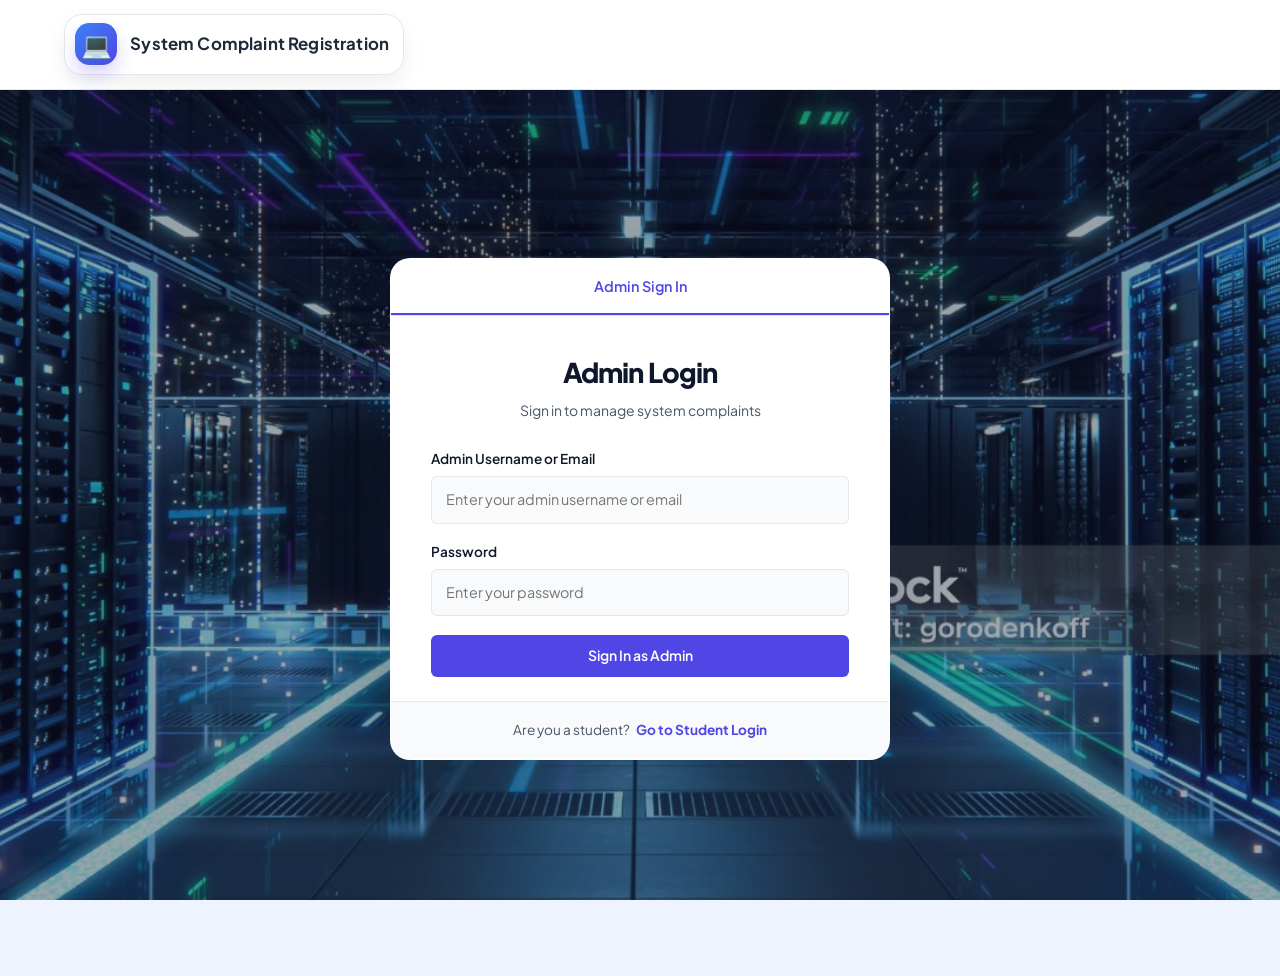
==== commit 7adc829d: "update" ====
--- a/static/admin-login.html
+++ b/static/admin-login.html
@@ -5,17 +5,12 @@
     <meta name="viewport" content="width=device-width, initial-scale=1.0">
     <title>Admin Login</title>
     <meta name="description" content="Secure administrator sign-in for the complaint management system.">
-    <link rel="stylesheet" href="/static/css/styles.css?v=12">
+    <link rel="stylesheet" href="/static/css/styles.css?v=13">
     <link rel="preconnect" href="https://fonts.googleapis.com">
     <link rel="preconnect" href="https://fonts.gstatic.com" crossorigin>
     <link href="https://fonts.googleapis.com/css2?family=Plus+Jakarta+Sans:wght@400;500;600;700;800&display=swap" rel="stylesheet">
 </head>
 <body class="backend-page">
-    <div class="admin-login-background" aria-hidden="true">
-        <video autoplay muted loop playsinline>
-            <source src="/static/videos/admin-login-background.mp4" type="video/mp4">
-        </video>
-    </div>
     <header class="app-header">
         <div class="header-container">
             <a class="brand" href="/admin-login" style="text-decoration: none;">
--- a/static/css/styles.css
+++ b/static/css/styles.css
@@ -48,29 +48,16 @@
 }
 
 body.backend-page {
-    background-image: none;
-}
-
-.admin-login-background {
-    position: fixed;
-    inset: 0;
-    z-index: 0;
-    overflow: hidden;
-    pointer-events: none;
-}
-
-.admin-login-background::after {
-    content: "";
-    position: absolute;
-    inset: 0;
-    background: rgb(15 23 42 / 0.28);
-}
-
-.admin-login-background video {
-    display: block;
-    width: 100%;
-    height: 100%;
-    object-fit: cover;
+    background-image:
+        linear-gradient(rgb(15 23 42 / 0.32), rgb(15 23 42 / 0.32)),
+        url("../assets/admin-login-background.jpg");
+    background-size: cover;
+    background-position: center;
+    background-repeat: no-repeat;
+}
+
+body.backend-page::before {
+    background: rgb(15 23 42 / 0.08);
 }
 
 body::before {
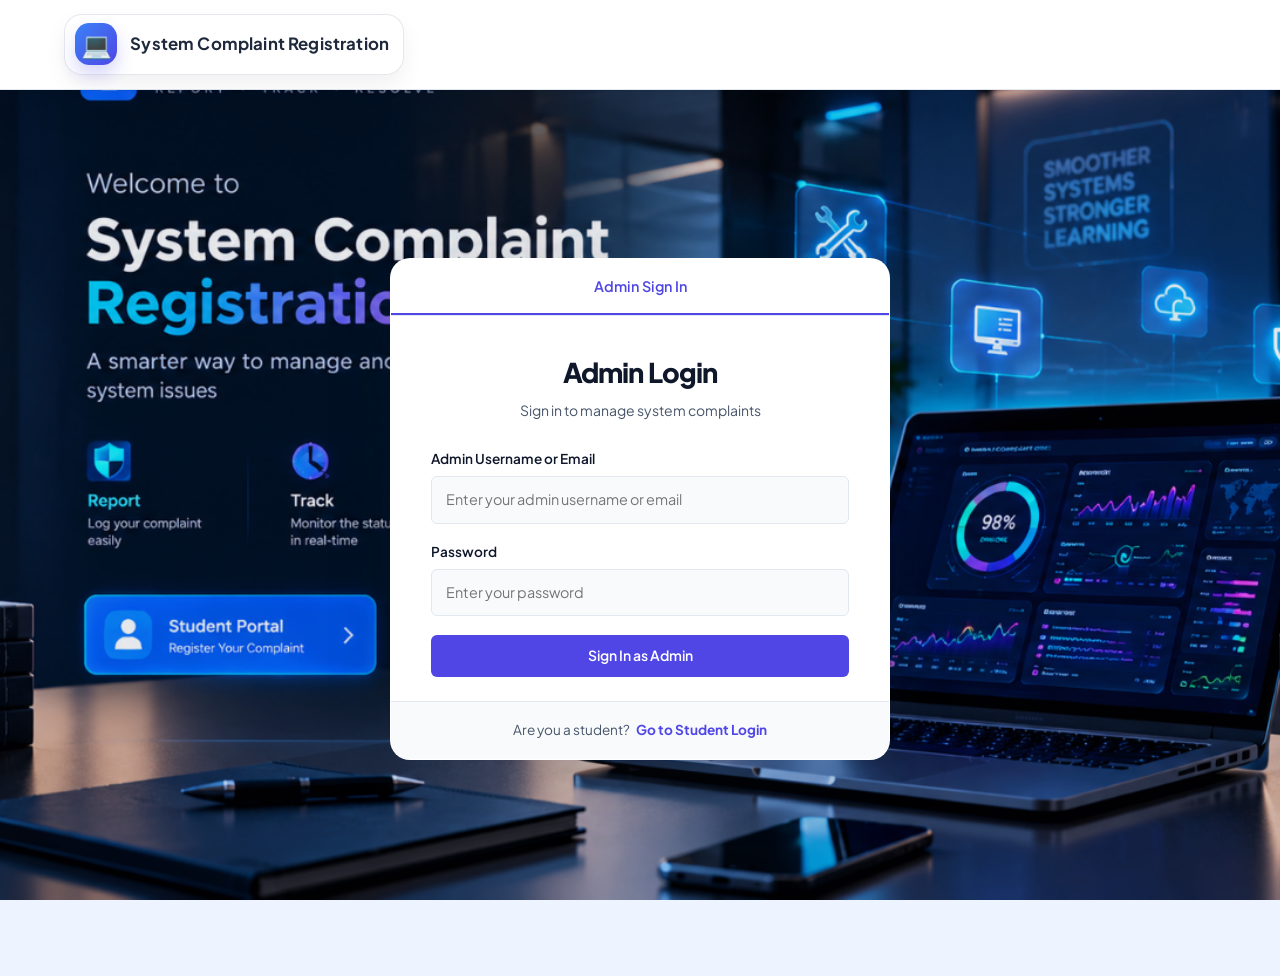
==== commit 12cc8232: "update" ====
--- a/static/admin-login.html
+++ b/static/admin-login.html
@@ -5,7 +5,7 @@
     <meta name="viewport" content="width=device-width, initial-scale=1.0">
     <title>Admin Login</title>
     <meta name="description" content="Secure administrator sign-in for the complaint management system.">
-    <link rel="stylesheet" href="/static/css/styles.css?v=13">
+    <link rel="stylesheet" href="/static/css/styles.css?v=14">
     <link rel="preconnect" href="https://fonts.googleapis.com">
     <link rel="preconnect" href="https://fonts.gstatic.com" crossorigin>
     <link href="https://fonts.googleapis.com/css2?family=Plus+Jakarta+Sans:wght@400;500;600;700;800&display=swap" rel="stylesheet">
--- a/static/css/styles.css
+++ b/static/css/styles.css
@@ -48,16 +48,34 @@
 }
 
 body.backend-page {
+    background-image: url("../images/admin-login-bg.png");
+    background-size: cover;
+    background-position: center center;
+    background-repeat: no-repeat;
+}
+
+body.backend-page::before {
+    background: rgb(15 23 42 / 0.08);
+}
+
+body.student-auth-page {
     background-image:
-        linear-gradient(rgb(15 23 42 / 0.32), rgb(15 23 42 / 0.32)),
-        url("../assets/admin-login-background.jpg");
+        linear-gradient(rgb(15 23 42 / 0.16), rgb(15 23 42 / 0.16)),
+        url("../images/student-login-background.webp");
+    background-size: cover;
+    background-position: center center;
+    background-repeat: no-repeat;
+    min-height: 100vh;
+}
+
+body.student-auth-page.student-signin-page {
+    background-image:
+        linear-gradient(rgb(15 23 42 / 0.18), rgb(15 23 42 / 0.18)),
+        url("../images/student-signin-background.jpg");
     background-size: cover;
     background-position: center;
     background-repeat: no-repeat;
-}
-
-body.backend-page::before {
-    background: rgb(15 23 42 / 0.08);
+    min-height: 100vh;
 }
 
 body::before {
@@ -69,8 +87,24 @@
     background: linear-gradient(115deg, rgb(255 255 255 / 0.18), rgb(239 246 255 / 0.12) 55%, rgb(255 255 255 / 0.2));
 }
 
+body.student-auth-page::before {
+    background: rgb(15 23 42 / 0.08);
+}
+
 body.dashboard-mode {
     background-color: #edf4ff;
+}
+
+body.student-dashboard-mode {
+    background-image: url("../images/student-dashboard-bg.png");
+    background-size: cover;
+    background-position: center center;
+    background-repeat: no-repeat;
+    background-attachment: fixed;
+}
+
+body.student-dashboard-mode::before {
+    background: rgb(255 255 255 / 0.08);
 }
 
 #student-section {
@@ -80,7 +114,6 @@
 
 #student-section .form-card {
     background: rgb(255 255 255 / 0.94);
-    backdrop-filter: blur(3px);
 }
 
 button,
@@ -297,6 +330,10 @@
 .status-in-progress {
     background-color: #dbeafe;
     color: #1d4ed8;
+}
+.status-technician-assigned {
+    background-color: #e0e7ff;
+    color: #4338ca;
 }
 .status-resolved {
     background-color: #d1fae5;
@@ -1131,163 +1168,102 @@
 }
 
 .detail-modal-footer {
+    display: flex;
+    flex-wrap: wrap;
+    justify-content: flex-end;
+    gap: 0.65rem;
     padding: 1rem 1.75rem;
     background: #ffffff;
 }
 
-.status-modal-window {
-    max-width: 760px;
-    max-height: min(900px, calc(100vh - 2rem));
-    max-height: min(900px, calc(100dvh - 2rem));
-}
-
-#modal-status-form {
-    display: flex;
-    flex: 1 1 auto;
-    flex-direction: column;
-    min-height: 0;
-    overflow: hidden;
-}
-
-.status-modal-body {
-    flex: 1 1 auto;
-    min-height: 0;
-    padding: 1.35rem 1.6rem;
+.complaint-assignment-panel {
+    margin-top: 1rem;
+    padding: 1.2rem;
     background: #ffffff;
-}
-
-.status-summary-card {
-    margin-bottom: 1.5rem;
-    padding: 1rem 1.1rem;
-    background: #f8fafc;
     border: 1px solid var(--border-color);
     border-radius: 13px;
 }
 
-.status-summary-heading {
-    display: flex;
-    align-items: flex-start;
-    gap: 0.65rem;
+.assignment-panel-heading {
     margin-bottom: 1rem;
-}
-
-.summary-card-icon {
-    display: inline-flex;
-    align-items: center;
-    justify-content: center;
-    width: 23px;
-    height: 23px;
-    flex: 0 0 23px;
-    color: var(--primary);
-    background: #e0e7ff;
-    border-radius: 50%;
-    font-size: 0.8rem;
+    padding-bottom: 0.85rem;
+    border-bottom: 1px solid #eef2f7;
+}
+
+.assignment-panel-heading h4 {
+    color: var(--text-primary);
+    font-size: 0.95rem;
     font-weight: 800;
 }
 
-.status-summary-heading h4,
-.form-section-heading h4 {
-    color: var(--text-primary);
-    font-size: 0.9rem;
-    font-weight: 800;
-}
-
-.status-summary-heading p,
-.form-section-heading p {
-    margin-top: 0.1rem;
+.assignment-panel-heading p {
+    margin-top: 0.25rem;
     color: var(--text-secondary);
-    font-size: 0.76rem;
-}
-
-.status-summary-card #modal-summary {
+    font-size: 0.78rem;
+}
+
+.service-form-grid {
     display: grid;
     grid-template-columns: repeat(2, minmax(0, 1fr));
-    gap: 0.85rem 1.2rem;
-    margin: 0;
-    padding: 0;
-    background: transparent;
-    border: 0;
-    font-size: inherit;
-}
-
-.modal-summary-item {
-    display: flex;
-    flex-direction: column;
-    gap: 0.2rem;
-    min-width: 0;
-}
-
-.modal-summary-item-wide {
+    gap: 0.25rem 1rem;
+}
+
+.service-form-wide {
     grid-column: 1 / -1;
 }
 
-.modal-summary-item > span {
-    color: var(--text-muted);
-    font-size: 0.65rem;
-    font-weight: 800;
-    letter-spacing: 0.06em;
-    text-transform: uppercase;
-}
-
-.modal-summary-item strong,
-.modal-summary-item p {
-    min-width: 0;
-    color: var(--text-primary);
-    font-size: 0.82rem;
-    font-weight: 600;
-    line-height: 1.5;
-    overflow-wrap: anywhere;
-    white-space: pre-wrap;
-}
-
-.status-edit-section {
-    min-width: 0;
-}
-
-.form-section-heading {
-    margin-bottom: 1rem;
-    padding-bottom: 0.75rem;
-    border-bottom: 1px solid #eef2f7;
-}
-
-.status-modal-window .form-group {
-    margin-bottom: 1rem;
-}
-
-.status-modal-window .form-group:last-child {
-    margin-bottom: 0;
-}
-
-.status-modal-window .form-group label {
-    margin-bottom: 0.45rem;
+.complaint-update-form .form-group {
+    margin-bottom: 0.8rem;
+}
+
+.complaint-update-form .form-group label {
+    display: block;
+    margin-bottom: 0.4rem;
     color: var(--text-primary);
     font-size: 0.78rem;
     font-weight: 700;
 }
 
-.status-modal-window .form-group input,
-.status-modal-window .form-group select,
-.status-modal-window .form-group textarea {
-    padding: 0.75rem 0.9rem;
+.complaint-update-form input,
+.complaint-update-form select,
+.complaint-update-form textarea {
+    width: 100%;
+    padding: 0.7rem 0.8rem;
+    color: var(--text-primary);
     background: #ffffff;
-    border-color: #cbd5e1;
+    border: 1px solid #cbd5e1;
     border-radius: 9px;
-    font-size: 0.86rem;
-}
-
-.status-modal-window .form-group select {
-    min-height: 46px;
-}
-
-.status-modal-window .form-group textarea {
-    min-height: 88px;
+    font-size: 0.84rem;
+}
+
+.complaint-update-form textarea {
+    min-height: 78px;
     resize: vertical;
 }
 
-.status-modal-footer {
-    gap: 1rem;
-    padding: 1rem 1.6rem;
-    background: #ffffff;
+.complaint-update-status {
+    min-height: 1.35rem;
+    margin: 0.3rem 0 0.65rem;
+    font-size: 0.78rem;
+    font-weight: 700;
+    overflow-wrap: anywhere;
+}
+
+.complaint-update-status.is-loading {
+    color: var(--primary);
+}
+
+.complaint-update-status.is-success {
+    color: #047857;
+}
+
+.complaint-update-status.is-error {
+    color: #b91c1c;
+}
+
+.complaint-update-form button:disabled {
+    cursor: wait;
+    opacity: 0.7;
 }
 
 .modal-action-btn {
@@ -1454,6 +1430,10 @@
 }
 
 @media (max-width: 768px) {
+    body.student-dashboard-mode {
+        background-attachment: scroll;
+    }
+
     .auth-wrapper {
         min-height: calc(100vh - 90px);
         padding: 1.25rem 0;
@@ -1497,6 +1477,10 @@
     .detail-modal-footer,
     .status-modal-footer {
         padding: 0.85rem 1.1rem;
+    }
+
+    .detail-modal-footer > .modal-action-btn {
+        flex: 1 1 calc(50% - 0.65rem);
     }
 }
 
@@ -1517,6 +1501,14 @@
     }
 
     .complaint-detail-item-wide {
+        grid-column: auto;
+    }
+
+    .service-form-grid {
+        grid-template-columns: 1fr;
+    }
+
+    .service-form-wide {
         grid-column: auto;
     }
 }
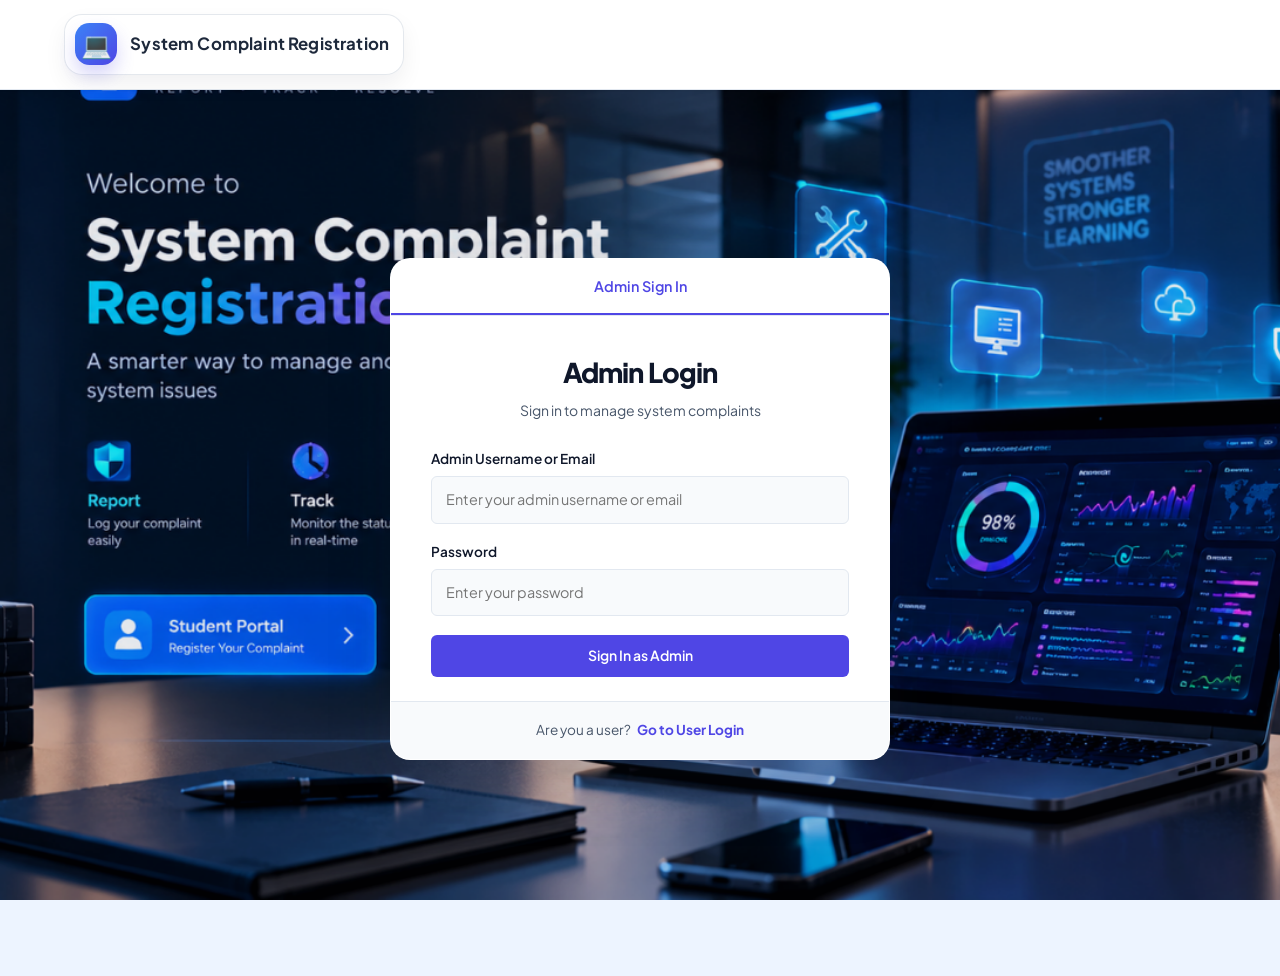
==== commit 21fe2005: "update" ====
--- a/static/admin-login.html
+++ b/static/admin-login.html
@@ -47,13 +47,13 @@
                     </form>
                 </div>
                 <div class="auth-links">
-                    <span>Are you a student?</span>
-                    <a href="/student-login">Go to Student Login</a>
+                    <span>Are you a user?</span>
+                    <a href="/student-login">Go to User Login</a>
                 </div>
             </div>
         </section>
     </main>
 
-    <script src="/static/js/admin-login.js?v=2"></script>
+    <script src="/static/js/admin-login.js?v=3"></script>
 </body>
 </html>
--- a/static/css/styles.css
+++ b/static/css/styles.css
@@ -60,22 +60,14 @@
 
 body.student-auth-page {
     background-image:
-        linear-gradient(rgb(15 23 42 / 0.16), rgb(15 23 42 / 0.16)),
-        url("../images/student-login-background.webp");
+        linear-gradient(rgb(15 23 42 / 0.2), rgb(15 23 42 / 0.2)),
+        url("../images/student-auth-background.png");
     background-size: cover;
     background-position: center center;
     background-repeat: no-repeat;
+    background-attachment: fixed;
     min-height: 100vh;
-}
-
-body.student-auth-page.student-signin-page {
-    background-image:
-        linear-gradient(rgb(15 23 42 / 0.18), rgb(15 23 42 / 0.18)),
-        url("../images/student-signin-background.jpg");
-    background-size: cover;
-    background-position: center;
-    background-repeat: no-repeat;
-    min-height: 100vh;
+    width: 100%;
 }
 
 body::before {
@@ -103,8 +95,20 @@
     background-attachment: fixed;
 }
 
+body.admin-dashboard-mode {
+    background-image: url("../images/admin-dashboard-bg.png");
+    background-size: cover;
+    background-position: center center;
+    background-repeat: no-repeat;
+    background-attachment: fixed;
+}
+
 body.student-dashboard-mode::before {
     background: rgb(255 255 255 / 0.08);
+}
+
+body.admin-dashboard-mode::before {
+    background: rgb(255 255 255 / 0.12);
 }
 
 #student-section {
@@ -559,6 +563,53 @@
     gap: 0.65rem;
 }
 
+#admin-section .welcome-box {
+    padding: 1.1rem 1.35rem;
+    background: rgb(255 255 255 / 0.9);
+    border: 1px solid rgb(255 255 255 / 0.72);
+    border-radius: var(--radius-md);
+    box-shadow: 0 8px 24px rgb(15 23 42 / 0.12);
+    backdrop-filter: blur(8px);
+}
+
+#admin-section .welcome-box h2 {
+    color: #0f172a;
+    font-size: clamp(1.35rem, 2.5vw, 1.8rem);
+    font-weight: 800;
+    line-height: 1.25;
+    text-shadow: 0 1px 1px rgb(255 255 255 / 0.55);
+}
+
+#admin-section .welcome-box p {
+    margin-top: 0.35rem;
+    color: #334155;
+    font-size: 1rem;
+    font-weight: 500;
+}
+
+#admin-section #btn-refresh-admin {
+    min-height: 42px;
+    padding: 0.65rem 1.1rem;
+    border-radius: 9px;
+    box-shadow: 0 4px 12px rgb(79 70 229 / 0.2);
+}
+
+#admin-section #btn-refresh-admin:hover {
+    background-color: var(--primary-hover);
+    box-shadow: 0 6px 16px rgb(79 70 229 / 0.3);
+    transform: translateY(-1px);
+}
+
+#admin-section #btn-refresh-admin:active {
+    transform: translateY(0);
+}
+
+.refresh-button-icon {
+    width: 1.1rem;
+    height: 1.1rem;
+    flex: 0 0 auto;
+}
+
 .welcome-box h2 {
     font-size: 1.6rem;
     font-weight: 800;
@@ -838,6 +889,11 @@
     align-items: flex-start;
 }
 
+.complaint-card-header > div:first-child {
+    min-width: 0;
+    overflow-wrap: anywhere;
+}
+
 .complaint-system-badge {
     font-weight: 700;
     font-size: 1.05rem;
@@ -869,8 +925,10 @@
 
 .complaint-meta {
     display: flex;
+    flex-wrap: wrap;
     justify-content: space-between;
     align-items: center;
+    gap: 0.25rem 0.75rem;
     font-size: 0.75rem;
     color: var(--text-muted);
     border-top: 1px solid #f1f5f9;
@@ -989,6 +1047,44 @@
     gap: 0.5rem;
 }
 
+.email-preview-meta {
+    display: grid;
+    gap: 0.75rem;
+    margin-bottom: 1.25rem;
+}
+
+.email-preview-meta > div,
+.email-preview-body {
+    padding: 0.85rem;
+    background: #f8fafc;
+    border: 1px solid var(--border-color);
+    border-radius: var(--radius-sm);
+}
+
+.email-preview-meta dt,
+.email-preview-body h4 {
+    margin-bottom: 0.35rem;
+    color: var(--text-secondary);
+    font-size: 0.75rem;
+    font-weight: 700;
+    text-transform: uppercase;
+}
+
+.email-preview-meta dd {
+    overflow-wrap: anywhere;
+    font-size: 0.9rem;
+}
+
+.email-preview-body pre {
+    margin: 0;
+    color: var(--text-primary);
+    font: inherit;
+    font-size: 0.84rem;
+    line-height: 1.6;
+    white-space: pre-wrap;
+    overflow-wrap: anywhere;
+}
+
 .email-send-status {
     min-height: 1.25rem;
     font-size: 0.875rem;
@@ -1236,6 +1332,19 @@
     font-size: 0.84rem;
 }
 
+.service-visit-inputs {
+    display: grid;
+    grid-template-columns: minmax(0, 1fr) minmax(0, 0.7fr);
+    gap: 0.5rem;
+}
+
+.complaint-update-form #service-visit-format {
+    display: block;
+    margin-top: 0.35rem;
+    color: var(--text-secondary);
+    font-size: 0.72rem;
+}
+
 .complaint-update-form textarea {
     min-height: 78px;
     resize: vertical;
@@ -1434,6 +1543,10 @@
         background-attachment: scroll;
     }
 
+    body.student-auth-page {
+        background-attachment: scroll;
+    }
+
     .auth-wrapper {
         min-height: calc(100vh - 90px);
         padding: 1.25rem 0;
@@ -1452,6 +1565,12 @@
     .section-top-bar {
         flex-direction: column;
         align-items: flex-start;
+    }
+    #admin-section .admin-toolbar-actions {
+        width: 100%;
+    }
+    #admin-section .admin-toolbar-actions .btn {
+        flex: 1 1 12rem;
     }
     body {
         background-attachment: scroll;
